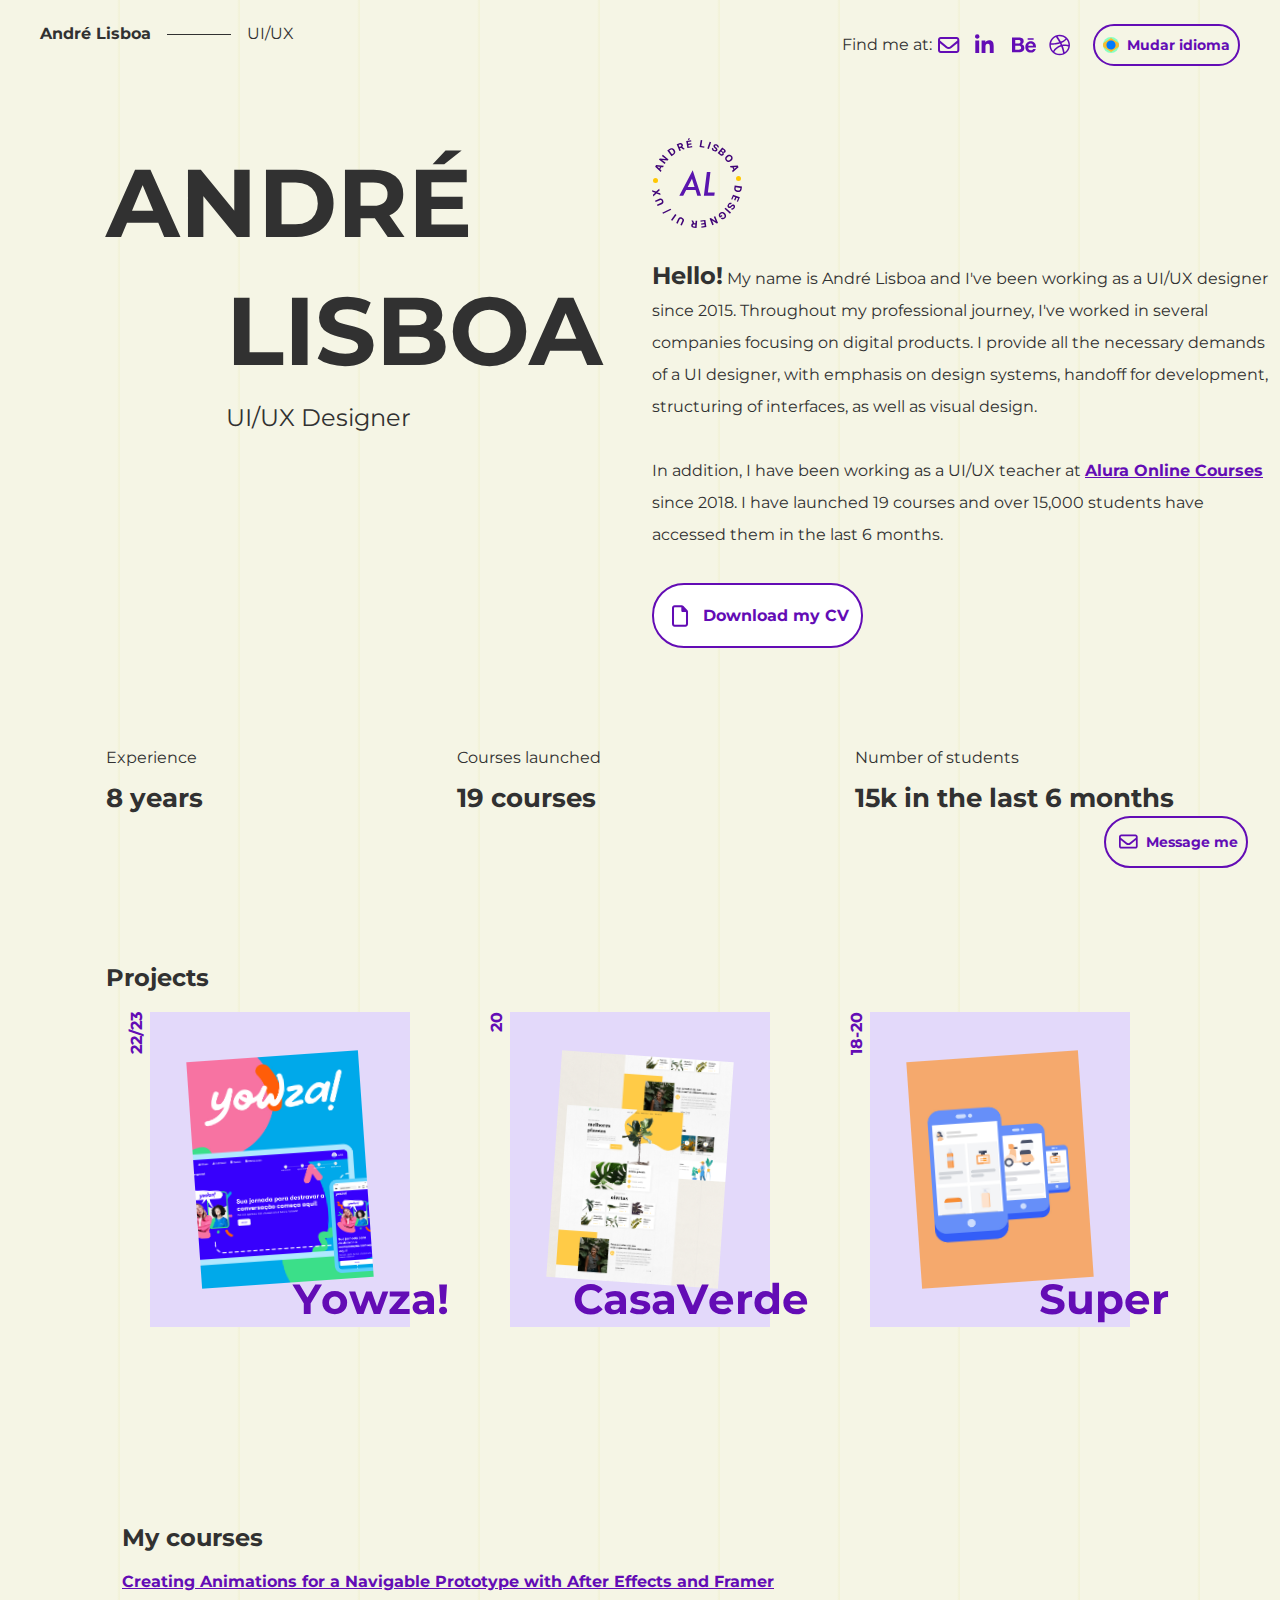
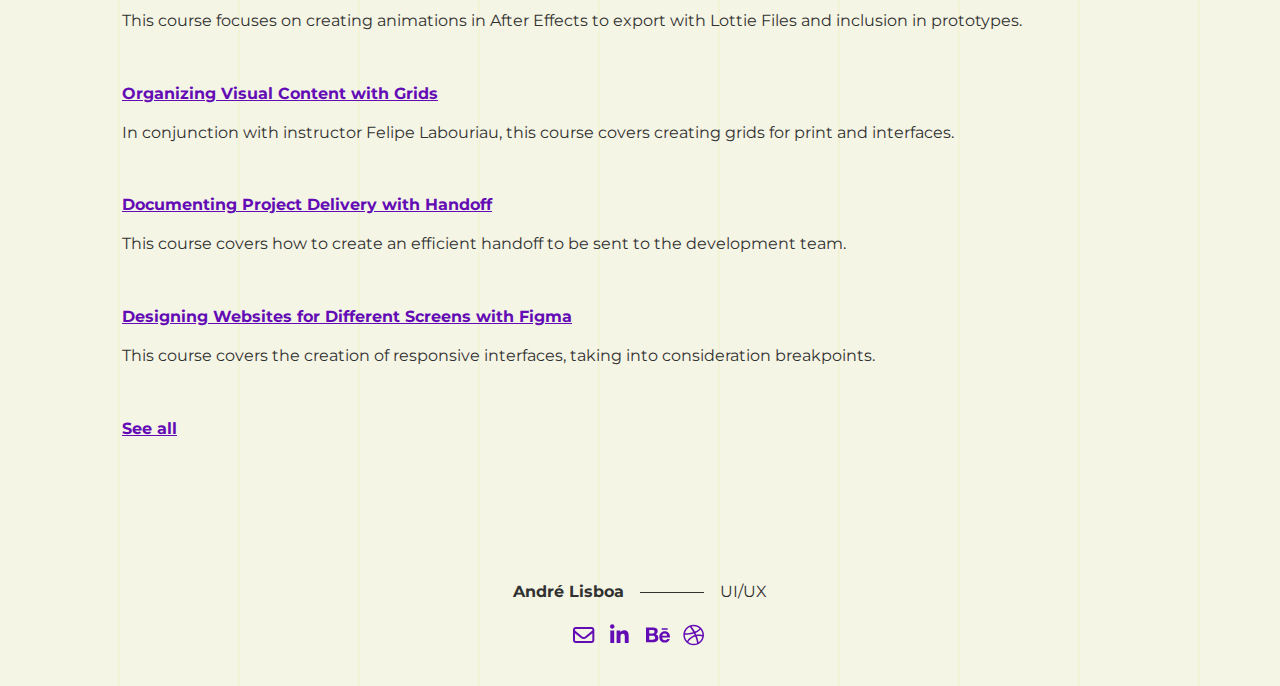
==== en.html @ de79c4f5 "Add files via upload" ====
<!DOCTYPE html>
<html lang="en" class="no-js">
	<head>
		<meta charset="UTF-8" />
		<meta name="viewport" content="width=device-width, initial-scale=1">
		<title>André Lisboa</title>
		<meta property="og:title" content="André Lisboa" />
		<meta property="og:description" content="UI/UX Designer - Professor UI/UX" />
		<meta property="og:image" content="https://andrelisboa.co/wpp.ico">
		<meta property="og:image:type" content="image/x-icon">
		<meta property="og:image:width" content="256">
		<meta property="og:image:height" content="256">
		<meta property="og:url" content="https://andrelisboa.co" />
		<meta property="og:type" content="website" />
		<meta name="keywords" content="andré lisboa, design, ui, ux, ui/ux, design system" />
		<meta name="author" content="André Lisboas" />
		<link rel="shortcut icon" href="favicon.ico">
		<link rel="stylesheet" type="text/css" href="css/base.css" />
		<script>document.documentElement.className="js";var supportsCssVars=function(){var e,t=document.createElement("style");return t.innerHTML="root: { --tmp-var: bold; }",document.head.appendChild(t),e=!!(window.CSS&&window.CSS.supports&&window.CSS.supports("font-weight","var(--tmp-var)")),t.parentNode.removeChild(t),e};supportsCssVars()||alert("Please view this demo in a modern browser that supports CSS Variables.");</script>
		<link rel="stylesheet" href="https://cdnjs.cloudflare.com/ajax/libs/font-awesome/5.15.3/css/all.min.css" integrity="sha512-Apy8g2Ewmu3qD3vOm+eygWpw1bLjJXCOh1Q2LfQeD8+JZaP5f5zrqpu5GxWx8+dcOcFjQ2h1yf9XySYOvN5trw==" crossorigin="anonymous" referrerpolicy="no-referrer" />
		<link rel="preconnect" href="https://fonts.googleapis.com">
		<link rel="preconnect" href="https://fonts.gstatic.com" crossorigin>
		<link href="https://fonts.googleapis.com/css2?family=Montserrat:wght@300;400;500;600;700;800&display=swap" rel="stylesheet">
	</head>
	<body class="loading">
		<svg class="hidden">
			<svg xmlns="http://www.w3.org/2000/svg" viewBox="0 0 576 512" id="icon-behance" viewBox="0 0 32 19">
				<title>behance</title>
				<path d="M232 237.2c31.8-15.2 48.4-38.2 48.4-74 0-70.6-52.6-87.8-113.3-87.8H0v354.4h171.8c64.4 0 124.9-30.9 124.9-102.9 0-44.5-21.1-77.4-64.7-89.7zM77.9 135.9H151c28.1 0 53.4 7.9 53.4 40.5 0 30.1-19.7 42.2-47.5 42.2h-79v-82.7zm83.3 233.7H77.9V272h84.9c34.3 0 56 14.3 56 50.6 0 35.8-25.9 47-57.6 47zm358.5-240.7H376V94h143.7v34.9zM576 305.2c0-75.9-44.4-139.2-124.9-139.2-78.2 0-131.3 58.8-131.3 135.8 0 79.9 50.3 134.7 131.3 134.7 61.3 0 101-27.6 120.1-86.3H509c-6.7 21.9-34.3 33.5-55.7 33.5-41.3 0-63-24.2-63-65.3h185.1c.3-4.2.6-8.7.6-13.2zM390.4 274c2.3-33.7 24.7-54.8 58.5-54.8 35.4 0 53.2 20.8 56.2 54.8H390.4z"></path>
			</svg>
			<svg xmlns="http://www.w3.org/2000/svg" viewBox="0 0 576 512" id="icon-dribbble" viewBox="0 0 32 19">
				<title>dribbble</title>
				<path d="M256 8C119.252 8 8 119.252 8 256s111.252 248 248 248 248-111.252 248-248S392.748 8 256 8zm163.97 114.366c29.503 36.046 47.369 81.957 47.835 131.955-6.984-1.477-77.018-15.682-147.502-6.818-5.752-14.041-11.181-26.393-18.617-41.614 78.321-31.977 113.818-77.482 118.284-83.523zM396.421 97.87c-3.81 5.427-35.697 48.286-111.021 76.519-34.712-63.776-73.185-116.168-79.04-124.008 67.176-16.193 137.966 1.27 190.061 47.489zm-230.48-33.25c5.585 7.659 43.438 60.116 78.537 122.509-99.087 26.313-186.36 25.934-195.834 25.809C62.38 147.205 106.678 92.573 165.941 64.62zM44.17 256.323c0-2.166.043-4.322.108-6.473 9.268.19 111.92 1.513 217.706-30.146 6.064 11.868 11.857 23.915 17.174 35.949-76.599 21.575-146.194 83.527-180.531 142.306C64.794 360.405 44.17 310.73 44.17 256.323zm81.807 167.113c22.127-45.233 82.178-103.622 167.579-132.756 29.74 77.283 42.039 142.053 45.189 160.638-68.112 29.013-150.015 21.053-212.768-27.882zm248.38 8.489c-2.171-12.886-13.446-74.897-41.152-151.033 66.38-10.626 124.7 6.768 131.947 9.055-9.442 58.941-43.273 109.844-90.795 141.978z"></path>
			</svg>
			<svg xmlns="http://www.w3.org/2000/svg" viewBox="0 0 576 512" id="icon-linkedin" viewBox="0 0 32 19">
				<title>linkedin</title>
				<path d="M100.28 448H7.4V148.9h92.88zM53.79 108.1C24.09 108.1 0 83.5 0 53.8a53.79 53.79 0 0 1 107.58 0c0 29.7-24.1 54.3-53.79 54.3zM447.9 448h-92.68V302.4c0-34.7-.7-79.2-48.29-79.2-48.29 0-55.69 37.7-55.69 76.7V448h-92.78V148.9h89.08v40.8h1.3c12.4-23.5 42.69-48.3 87.88-48.3 94 0 111.28 61.9 111.28 142.3V448z"></path>
			</svg>
			<svg xmlns="http://www.w3.org/2000/svg" viewBox="0 0 576 512" id="icon-email" viewBox="0 0 32 19">
				<title>email</title>
				<path d="M64 112c-8.8 0-16 7.2-16 16v22.1L220.5 291.7c20.7 17 50.4 17 71.1 0L464 150.1V128c0-8.8-7.2-16-16-16H64zM48 212.2V384c0 8.8 7.2 16 16 16H448c8.8 0 16-7.2 16-16V212.2L322 328.8c-38.4 31.5-93.7 31.5-132 0L48 212.2zM0 128C0 92.7 28.7 64 64 64H448c35.3 0 64 28.7 64 64V384c0 35.3-28.7 64-64 64H64c-35.3 0-64-28.7-64-64V128z"></path>
			</svg>
			<svg xmlns="http://www.w3.org/2000/svg" viewBox="0 0 576 512" id="icon-cv" viewBox="0 0 32 19">
				<title>cv</title>
				<path d="M320 464c8.8 0 16-7.2 16-16V160H256c-17.7 0-32-14.3-32-32V48H64c-8.8 0-16 7.2-16 16V448c0 8.8 7.2 16 16 16H320zM0 64C0 28.7 28.7 0 64 0H229.5c17 0 33.3 6.7 45.3 18.7l90.5 90.5c12 12 18.7 28.3 18.7 45.3V448c0 35.3-28.7 64-64 64H64c-35.3 0-64-28.7-64-64V64z"></path>
			</svg>
		</svg>
		<main>
			
			<div class="frame">
				<header class="codrops-header">
					<p class="codrops-header__title">Find me at:</p>
					<div class="codrops-links">
						<a class="codrops-icon codrops-icon--prev" href="mailto:al.andrelisboa90@gmail.com"subject="Contato para UI/UX" target="_blank" title="E-mail"><svg class="icon icon--email"><use xlink:href="#icon-email"></use></svg></a>
						<a class="codrops-icon codrops-icon--prev" href="https://www.linkedin.com/in/andr%C3%A9-lisboa-a1849664/" target="_blank" title="Linkedin"><svg class="icon icon--linkedin"><use xlink:href="#icon-linkedin"></use></svg></a>
						<a class="codrops-icon codrops-icon--prev" href="https://www.behance.net/Hamas" target="_blank" title="Behance"><svg class="icon icon--behance"><use xlink:href="#icon-behance"></use></svg></a>
						<a class="codrops-icon codrops-icon--drop" href="https://dribbble.com/andrelisboa" target="_blank" title="Dribbble"><svg class="icon icon--dribbble"><use xlink:href="#icon-dribbble"></use></svg></a>
					</div>
					<button onclick="window.location.href='index.html';" target="_self" class="btn__small btn__header">
						<img src="img/pt.svg">
						Mudar idioma
					</button>
					<button onclick="window.location.href='index.html';" target="_self" class="btn__small btn__header btn__header-mobile">
						<img src="img/pt-md.svg">
					</button>
				</header>
				<div class="title">
					<h3 class="title__name">André Lisboa</h3>
					<h4 class="title__sub">UI/UX</h4>
				</div>
			</div>
			<!-- Hero -->
			<div class="grid-wrap hero__grid-wrap">
				<div class="grid__hero">
					<div class="hero__title">
						<h1 class="title__first-name">ANDRÉ</h1>
						<h1 class="title__last-name">LISBOA</h1>
						<p class="hero__subtitle">UI/UX Designer</p>
					</div>
					<div class="hero__infos">
						<div class="hero__text">
							<div class="img__hero-grid">
								<div class="img__hero-rotate">
									<div class="img__text-circle"></div>
									<div class="img__hero-al"></div>
								</div>
							</div>
							<p class="hero__text">
								<strong style="font-size: 1.5em;">Hello!</strong> My name is André Lisboa and I've been working as a UI/UX designer 
								since 2015. Throughout my professional journey, I've worked in several 
								companies focusing on digital products. I provide all the necessary demands of a 
								UI designer, with emphasis on design systems, handoff for development, 
								structuring of interfaces, as well as visual design.
								<br><br>
								In addition, I have been working as a UI/UX teacher at 
								<span class="item__curs">
									<a data-img="img/gif-hero.gif" class="text__curs" data-fx="18" href="https://www.alura.com.br/" target="_blank">
										Alura Online Courses
									</a>
								</span>
								since 2018. I have launched 19 courses and over 15,000 
								students have accessed them in the last 6 months.
							</p>
						</div>
						<div class="grid3">
							<button onclick="window.open('img/en.pdf', '_blank');" class="btn__primary">
								<i class="codrops-icon codrops-icon--prev" href="#" title="CV"><svg class="icon icon--cv"><use xlink:href="#icon-cv"></use></svg></i>
								Download my CV
							</button>
						</div>
					</div>
				</div>
			</div>
			<!-- Fim do Hero-->
			<!-- Meus números -->
			<div class="grid-wrap">
				<div class="grid5">
					<div class="grid6 number__01">
						<p>Experience</p>
						<h1>8 years</h1>
					</div>
					<div class="grid6 number__02">
						<p>Courses launched</p>
						<h1>19 courses</h1>
					</div>
					<div class="grid6 number__03">
						<p>Number of students</p>
						<h1>15k in the last 6 months</h1>
					</div>
				</div>
			</div>
			<!-- Fim dos números -->
			<!-- Projetos -->
			<div class="grid-wrap">
				<h2 class="area-title">Projects</h2>
				<div class="grid">
					<a href="https://www.behance.net/gallery/163973285/Yowza" target="_blank" class="grid__item">
						<div class="grid__item-bg"></div>
						<div class="grid__item-wrap">
							<img class="grid__item-img" src="img/1.jpg" alt="Some image" />
						</div>
						<h3 class="grid__item-title">22/23</h3>
						<h4 class="grid__item-number">Yowza!</h4>
					</a>
					<a href="https://www.behance.net/gallery/116439601/Casa-Verde-Redesign" target="_blank" class="grid__item">
						<div class="grid__item-bg"></div>
						<div class="grid__item-wrap">
							<img class="grid__item-img" src="img/2.jpg" alt="Some image" />
						</div>
						<h3 class="grid__item-title">20</h3>
						<h4 class="grid__item-number">Casa Verde</h4>
					</a>
					<a href="https://www.behance.net/gallery/74592107/Super-Revendedores-Mobile-App-and-Responsive-Site" target="_blank" class="grid__item">
						<div class="grid__item-bg"></div>
						<div class="grid__item-wrap">
							<img class="grid__item-img" src="img/3.jpg" alt="Some image" />
						</div>
						<h3 class="grid__item-title">18-20</h3>
						<h4 class="grid__item-number">Super</h4>
					</a>
				</div>
				<!-- Fim de projetos -->
				<!-- Cursos -->
			<div class="grid-wrap">
				<h2 class="area-title">My courses</h2>
				<div class="grid">
					<div class="item__curs">
						<h3>
							<a data-img="img/curs-9.gif" class="text__curs" data-fx="6" href="https://cursos.alura.com.br/course/after-effects-framer-animacao-prototipo-navegavel" target="_blank">	
								Creating Animations for a Navigable Prototype with After Effects and Framer
							</a>
						</h3>
						<p class="sub-curs">This course focuses on creating animations in After Effects to export with Lottie Files and inclusion in prototypes.</p>
					</div>
					<div class="item__curs">
						<h3>
							<a data-img="img/curs-5.gif" class="text__curs" data-fx="6" href="https://cursos.alura.com.br/course/grids-organizar-conteudo-visual" target="_blank">
								Organizing Visual Content with Grids</a>	
						</h3>
						</a>
						<p class="sub-curs">In conjunction with instructor Felipe Labouriau, this course covers creating grids for print and interfaces.</p>
					</div>
					<div class="item__curs">
						<h3>
							<a data-img="img/curs-6.gif" class="text__curs" data-fx="6" href="https://cursos.alura.com.br/course/handoff-documentando-entrega-projeto" target="_blank">
								Documenting Project Delivery with Handoff</a>
						</h3>
						<p class="sub-curs">This course covers how to create an efficient handoff to be sent to the development team.</p>
					</div>
					<div class="item__curs">
							<h3>
								<a data-img="img/curs-8.gif" class="text__curs" data-fx="6" href="https://cursos.alura.com.br/course/figma-projete-sites-diversas-telas" target="_blank">
									Designing Websites for Different Screens with Figma
								</a>

							</h3>
						<p class="sub-curs">This course covers the creation of responsive interfaces, taking into consideration breakpoints.</p>
					</div>
					<div class="item__curs">
						<h3>
							<a class="text__curs" href="https://cursos.alura.com.br/user/andrelisboa/#cursos-deste-instrutor" target="_blank">
								See all
							</a>
						</h3>

				</div>
				</div>
			</div>
			<!-- Fim dos cursos -->
			<!-- Rodapé -->
			<div class="grid-wrap wrap2">
				<div class="title title2">
					<h3 class="title__name">André Lisboa</h3>
					<h4 class="title__sub">UI/UX</h4>
				</div>
				<div class="codrops-links codrop-links__bottom">
					<a class="codrops-icon codrops-icon--prev" href="mailto:al.andrelisboa90@gmail.com"subject="Contato para UI/UX" target="_blank" title="E-mail"><svg class="icon icon--email"><use xlink:href="#icon-email"></use></svg></a>
						<a class="codrops-icon codrops-icon--prev" href="https://www.linkedin.com/in/andr%C3%A9-lisboa-a1849664/" target="_blank" title="Linkedin"><svg class="icon icon--linkedin"><use xlink:href="#icon-linkedin"></use></svg></a>
						<a class="codrops-icon codrops-icon--prev" href="https://www.behance.net/Hamas" target="_blank" title="Behance"><svg class="icon icon--behance"><use xlink:href="#icon-behance"></use></svg></a>
						<a class="codrops-icon codrops-icon--drop" href="https://dribbble.com/andrelisboa" target="_blank" title="Dribbble"><svg class="icon icon--dribbble"><use xlink:href="#icon-dribbble"></use></svg></a>
				</div>
				<button onclick="window.open('mailto:al.andrelisboa90@gmail.com', '_blank');" class="floating__btn btn__small">
					<i class="codrops-icon codrops-icon--prev" href="#" title="E-mail"><svg class="icon icon--email"><use xlink:href="#icon-email"></use></svg></i>
					Message me
				</button>
				<button onclick="window.open('mailto:al.andrelisboa90@gmail.com', '_blank');" class="floating__btn btn__small floating__btn-mobile">
					<i class="codrops-icon codrops-icon--prev" href="#" title="E-mail"><svg class="icon icon--email"><use xlink:href="#icon-email"></use></svg></i>
				</button>
			</div>
			<!-- Fim rodapé -->

			<!-- Conteúdo interno -->

		</div><!-- /grid-wrap -->
			<div class="content">
				<div class="content__item">
					<div class="content__item-intro">
						<img class="content__item-img" src="img/1.jpg" alt="Some image" />
						<div class="">
							<h2 class="content__item-title">Yowza</h2>
							<h3 class="content__item-subtitle item__button">"Explorar projeto"</h3>
						</div>
					</div>
					<div class="content__item-text">
						<p>When I was in the islands nearly a generation ago, I was acquainted with a young American couple who had among their belongings an attractive little son of the age of seven—attractive but not practicably companionable with me, because he knew no English. He had played from his birth with the little Kanakas on his father’s plantation, and had preferred their language and would learn no other. The family removed to America a month after I arrived in the islands, and straightway the boy began to lose his Kanaka and pick up English. By the time he was twelve he hadn’t a word of Kanaka left; the language had wholly departed from his tongue and from his comprehension. Nine years later, when he was twenty-one, I came upon the family in one of the lake towns of New York, and the mother told me about an adventure which her son had been having. By trade he was now a professional diver. A passenger boat had been caught in a storm on the lake, and had gone down, carrying her people with her. A few days later the young diver descended, with his armor on, and entered the berth-saloon of the boat, and stood at the foot of the companionway, with his hand on the rail, peering through the dim water. Presently something touched him on the shoulder, and he turned and found a dead man swaying and bobbing about him and seemingly inspecting him inquiringly. He was paralyzed with fright.</p>
						<p>His entry had disturbed the water, and now he discerned a number of dim corpses making for him and wagging their heads and swaying their bodies like sleepy people trying to dance. His senses forsook him, and in that condition he was drawn to the surface. He was put to bed at home, and was soon very ill. During some days he had seasons of delirium which lasted several hours at a time; and while they lasted he talked Kanaka incessantly and glibly; and Kanaka only. He was still very ill, and he talked to me in that tongue; but I did not understand it, of course. The doctor-books tell us that cases like this are not uncommon. Then the doctors ought to study the cases and find out how to multiply them. Many languages and things get mislaid in a person’s head, and stay mislaid for lack of this remedy.</p>
						<p>Several of our passengers belonged in Honolulu, and these were sent ashore; but nobody could go ashore and return. There were people on shore who were booked to go with us to Australia, but we could not receive them; to do it would cost us a quarantine-term in Sydney. They could have escaped the day before, by ship to San Francisco; but the bars had been put up, now, and they might have to wait weeks before any ship could venture to give them a passage any whither. And there were hardships for others. An elderly lady and her son, recreation-seekers from Massachusetts, had wandered westward, further and further from home, always intending to take the return track, but always concluding to go still a little further; and now here they were at anchor before Honolulu positively their last westward-bound indulgence—they had made up their minds to that—but where is the use in making up your mind in this world? It is usually a waste of time to do it. These two would have to stay with us as far as Australia. Then they could go on around the world, or go back the way they had come; the distance and the accommodations and outlay of time would be just the same, whichever of the two routes they might elect to take. Think of it: a projected excursion of five hundred miles gradually enlarged, without any elaborate degree of intention, to a possible twenty-four thousand. However, they were used to extensions by this time, and did not mind this new one much.</p>
					</div>
				</div><!-- /content__item -->
				<div class="content__item">
					<div class="content__item-intro">
						<img class="content__item-img" src="img/2.jpg" alt="Some image" />
						<h2 class="content__item-title">Casa Verde</h2>
					</div>
					<h3 class="content__item-subtitle">"How I learned to cherish life after a trip to hell"</h3>
					<div class="content__item-text">
						<p>When I was in the islands nearly a generation ago, I was acquainted with a young American couple who had among their belongings an attractive little son of the age of seven—attractive but not practicably companionable with me, because he knew no English. He had played from his birth with the little Kanakas on his father’s plantation, and had preferred their language and would learn no other. The family removed to America a month after I arrived in the islands, and straightway the boy began to lose his Kanaka and pick up English. By the time he was twelve he hadn’t a word of Kanaka left; the language had wholly departed from his tongue and from his comprehension. Nine years later, when he was twenty-one, I came upon the family in one of the lake towns of New York, and the mother told me about an adventure which her son had been having. By trade he was now a professional diver. A passenger boat had been caught in a storm on the lake, and had gone down, carrying her people with her. A few days later the young diver descended, with his armor on, and entered the berth-saloon of the boat, and stood at the foot of the companionway, with his hand on the rail, peering through the dim water. Presently something touched him on the shoulder, and he turned and found a dead man swaying and bobbing about him and seemingly inspecting him inquiringly. He was paralyzed with fright.</p>
						<p>His entry had disturbed the water, and now he discerned a number of dim corpses making for him and wagging their heads and swaying their bodies like sleepy people trying to dance. His senses forsook him, and in that condition he was drawn to the surface. He was put to bed at home, and was soon very ill. During some days he had seasons of delirium which lasted several hours at a time; and while they lasted he talked Kanaka incessantly and glibly; and Kanaka only. He was still very ill, and he talked to me in that tongue; but I did not understand it, of course. The doctor-books tell us that cases like this are not uncommon. Then the doctors ought to study the cases and find out how to multiply them. Many languages and things get mislaid in a person’s head, and stay mislaid for lack of this remedy.</p>
						<p>Several of our passengers belonged in Honolulu, and these were sent ashore; but nobody could go ashore and return. There were people on shore who were booked to go with us to Australia, but we could not receive them; to do it would cost us a quarantine-term in Sydney. They could have escaped the day before, by ship to San Francisco; but the bars had been put up, now, and they might have to wait weeks before any ship could venture to give them a passage any whither. And there were hardships for others. An elderly lady and her son, recreation-seekers from Massachusetts, had wandered westward, further and further from home, always intending to take the return track, but always concluding to go still a little further; and now here they were at anchor before Honolulu positively their last westward-bound indulgence—they had made up their minds to that—but where is the use in making up your mind in this world? It is usually a waste of time to do it. These two would have to stay with us as far as Australia. Then they could go on around the world, or go back the way they had come; the distance and the accommodations and outlay of time would be just the same, whichever of the two routes they might elect to take. Think of it: a projected excursion of five hundred miles gradually enlarged, without any elaborate degree of intention, to a possible twenty-four thousand. However, they were used to extensions by this time, and did not mind this new one much.</p>
					</div>
				</div><!-- /content__item -->
				<div class="content__item">
					<div class="content__item-intro">
						<img class="content__item-img" src="img/3.jpg" alt="Some image" />
						<h2 class="content__item-title">Alura Online Courses</h2>
					</div>
					<h3 class="content__item-subtitle">"Online courses at Alura "</h3>
					<div class="content__item-text">
						<p>
							Sou professor de UI/UX
						</p>
					</div>
				</div><!-- /content__item -->
				<button class="content__close">X Close</button>
				<svg class="content__indicator icon icon--caret"><use xlink:href="#icon-caret"></use></svg>
			</div>
		</main>
		<script src="js/imagesloaded.pkgd.min.js"></script>
		<script src="js/masonry.pkgd.min.js"></script>
		<script src="js/charming.min.js"></script>
		<script src="js/TweenMax.min.js"></script>
		<script src="js/demo.js"></script>
		<!-- efeito cursos -->

	</body>
</html>
---- css/base.css ----
article,
aside,
details,
figcaption,
figure,
footer,
header,
hgroup,
main,
nav,
section,
summary {
    display: block;
}
::selection {
	background-color: var(--color-selection);
  }
p{
	line-height: 1.8;
	margin: 0;
}
audio,
canvas,
video {
    display: inline-block;
}
audio:not([controls]) {
    display: none;
    height: 0;
}
[hidden] {
    display: none;
}
html {
    font-family: sans-serif;
    -ms-text-size-adjust: 100%;
    -webkit-text-size-adjust: 100%;
}
body {
    margin: 0;
}
a:focus {
    outline: thin dotted;
}
a:active,
a:hover {
    outline: 0;
}
h1 {
    font-size: 1.6em;
    margin: 0.67em 0;
	line-height: 0;
	font-weight: 700 !important;
}
h2{
	font-size: 1.5em !important;
}
h3{
	font-size: 1em;
	font-weight: 700 !important;
}
abbr[title] {
    border-bottom: 1px dotted;
}
b,
strong {
    font-weight: 700;
}
dfn {
    font-style: italic;
}
hr {
    -moz-box-sizing: content-box;
    box-sizing: content-box;
    height: 0;
}
mark {
    background: #ff0;
    color: #000;
}
code,
kbd,
pre,
samp {
    font-family: monospace, serif;
    font-size: 1em;
}
pre {
    white-space: pre-wrap;
}
q {
    quotes: "\201C""\201D""\2018""\2019";
}
small {
    font-size: 80%;
}
sub,
sup {
    font-size: 75%;
    line-height: 0;
    position: relative;
    vertical-align: baseline;
}
sup {
    top: -0.5em;
}
sub {
    bottom: -0.25em;
}
img {
    border: 0;
}
svg:not(:root) {
    overflow: hidden;
}
figure {
    margin: 0;
}
fieldset {
    border: 1px solid #c0c0c0;
    margin: 0 2px;
    padding: 0.35em 0.625em 0.75em;
}
legend {
    border: 0;
    padding: 0;
}
button,
input,
select,
textarea {
    font-family: inherit;
    font-size: 100%;
    margin: 0;
}
button,
input {
    line-height: 1.6;

}
button{
	background-color: var(--color-bg);
	stroke: var(--color-link);
	border: 2px solid var(--color-link);
	padding: 12px 12px;
	transition: transform 0.3s ease-in-out;
	color: var(--color-link);
	display: flex;
	flex-direction: row;
	font-weight: 700 !important;
	font-size: 16px;
	border-radius: 32px;
    align-items: center;
	gap:0;
}
button:hover{
	border-color: var(--color-link-hover);
	color: var(--color-link-hover);
}
button,
select {
    text-transform: none;
}
button,
html input[type="button"],
input[type="reset"],
input[type="submit"] {
    -webkit-appearance: button;
    cursor: pointer;
}
button[disabled],
html input[disabled] {
    cursor: default;
}
input[type="checkbox"],
input[type="radio"] {
    box-sizing: border-box;
    padding: 0;
}
input[type="search"] {
    -webkit-appearance: textfield;
    -moz-box-sizing: content-box;
    -webkit-box-sizing: content-box;
    box-sizing: content-box;
}
input[type="search"]::-webkit-search-cancel-button,
input[type="search"]::-webkit-search-decoration {
    -webkit-appearance: none;
}
button::-moz-focus-inner,
input::-moz-focus-inner {
    border: 0;
    padding: 0;
}
textarea {
    overflow: auto;
    vertical-align: top;
}
table {
    border-collapse: collapse;
    border-spacing: 0;
}
/* Inicio */
*,
*::after,
*::before {
	box-sizing: border-box;
}
body {
	--color-text: #313131;
    --color-bg: #f5f5e5;
	--color-dots:#f2f2d9;
    --color-link: #630cb5;
    --color-link-hover: #3d10d2;
    --color-info: #313131;
    --grid-item-bg: #e3d9fa;
    --color-close:  #630cb5;
	--color-selection: #d0c5eb;
	font-family: 'Montserrat', sans-serif;
	min-height: 100vh;
	color: var(--color-text);
	background-color: var(--color-bg);
	background-image: linear-gradient(to left, var(--color-dots) 1px, transparent 3px);
	background-size: 120px 12px;
}

/* Page Loader */
.js .loading::before {
	content: '';
	position: fixed;
	z-index: 100000;
	top: 0;
	left: 0;
	width: 100%;
	height: 100%;
	background: var(--color-bg);
}

.js .loading::after {
	content: url(../img/rotacao-loading.svg);
	position: fixed;
	z-index: 100000;
	top: 25%;
	left: 45%;
	transform: translate(-50%, -50%);
	width: 158px;
	height: 158px;
	pointer-events: none;
	border-radius: 50%;
	opacity: 0.4;
	animation: loaderAnim 0.7s infinite;
	transform-origin: center center;
	margin: 0;
	padding: 0;
}

@keyframes loaderAnim {
	from {
		transform: rotate(0deg);
	  }
	  to {
		transform: rotate(360deg);
	  }
}

a {
	text-decoration: none;
	color: var(--color-link);
	outline: none;
}

a:hover,
a:focus {
	color: var(--color-link-hover);
	outline: none;
}

.hidden {
	position: absolute;
	overflow: hidden;
	width: 0;
	height: 0;
	pointer-events: none;
}

/* Icons */
.icon {
	display: block;
	width: 1.5em;
	height: 1.5em;
	margin: 0 auto;
	fill: currentColor;
}

main {
	position: relative;
}

.frame {
	position: relative;
	padding: 1.5rem 2.5rem;
	animation: easeFrame 0.8s ease-in-out;
}

.frame a:hover {
	color: var(--color-link-hover);
}

/* Header */
.codrops-header {
	position: relative;
	z-index: 100;
	text-align: center;
	font-size: 1rem;
}

.codrops-header__title {
	font-size: 1rem;
	font-weight: 400;
	margin: 0;
	padding: 0;
	margin-left: 2em;
	font-family: 'Montserrat';
}

.info {
	margin: 0 0 0 1.25em;
	color: var(--color-info);
}

.github {
	display: block;
	margin: 0.15em 0.15em 0.15em 0.5em;
	padding: 0.25em;
}

.title {
	text-align: center;
}

.title2{
	margin-bottom: 16px;
}

.title__name,
.title__sub {
	font-weight: normal;
	margin: 0;
	font-size: 1rem;
}

.title__sub {
	position: relative;
	margin: 0;
}

/* Top Navigation Style */
.codrops-links {
	position: relative;
	display: flex;
	justify-content: center;
	text-align: center;
	white-space: nowrap;
}

.codrops-icon {
	display: inline-block;
	margin: 0.15em;
	padding: 0.25em;
}

.grid-wrap {
	position: relative;
	max-width: 1100px;
	margin: 0 auto;
	padding: 6rem 1rem 0;
}

.wrap2{
	display: flex;
	flex-direction: column;
	justify-content: center;
	align-items: center;
}

.grid-wrap--hidden {
	height: 0;
	overflow: hidden;
}

.grid {
	margin: 0 auto;
	position: relative;
	display: none;
}

.js .grid {
	display: block;
}

.grid__item {
	width: 260px;
	position: relative;
	padding: 2.75rem;
	margin-bottom: 5rem;
	animation: slideDown 1.2s ease-in-out;
}

.grid__item-wrap {
	position: relative;
}

.grid__item-bg {
	position: absolute;
	top: 0;
	left: 0;
	width: 100%;
	height: 100%;
	background: var(--grid-item-bg);
	animation: slideDown duration timing-function delay iteration-count direction fill-mode;
}

.grid__item-img {
	pointer-events: none;
	position: relative;
	max-width: 100%;
	margin: 0 auto;
	display: block;
	outline: 1px solid transparent;
}

.grid__item:nth-child(even) .grid__item-img {
	transform: rotate3d(0,0,1,4deg);
}

.grid__item:nth-child(odd) .grid__item-img {
	transform: rotate3d(0,0,1,-4deg);
}

.grid__item-title {
	font-weight: normal;
	position: absolute;
	left: 0;
	top: 0;
	margin: 0 0 0 1rem;
	-webkit-writing-mode: vertical-rl;
	writing-mode: vertical-rl;
	transform: rotate(180deg);
	transform-origin: 0 50%;
}

.grid__item-number {
	font-weight: 700;
	position: absolute;
	right: 0;
	bottom: 0;
	font-size: 2.65rem;
	margin: 0 0 0.15rem;
}

.grid__item-number > span {
	display: inline-block;
}

.content {
	margin: 0 auto;
	grid-template-columns: 100%;
	grid-template-rows: 100%;
	align-items: center;
	pointer-events: none;
}

.js .content {
	position: fixed;
	top: 0;
	width: 100%;
	z-index: 1000;
}

.content__item {
	padding: 10rem 5vw 10rem;
	grid-area: 1 / 1 / 1 / 1;
}

.js .content__item {
	height: 0;
	opacity: 0;
	overflow: hidden;
	padding: 0;
	pointer-events: none;
}

.js .content__item--current {
	height: auto;
	opacity: 1;
	padding: 3rem 5vw 10rem;
	pointer-events: auto;
}

.content__item-intro {
	position: relative;
	display: flex;
	align-items: center;
}

.content__item-img {
	position: relative;
	height: auto;
	max-width: 100%;
	display: block;
	margin: 0 24px;
	grid-area: 1 / 1 / 1 / 1;
}

.js .content__item-img {
	visibility: hidden;
}

.content__item-title {
	position: relative;
	font-size: 7vw;
	line-height: 1;
	text-align: center;
	margin: 0;
	padding: 0 5vw;
	white-space: nowrap;
	grid-area: 1 / 1 / 1 / 1;
}

.content__item-title > span {
	white-space: pre;
	display: inline-block;
}

.content__item-subtitle {
	text-align: center;
	font-size: 1rem;
	font-weight: normal;
	margin: 3rem auto;
}
.item__button{
	border-radius: 32px;
	border-width: 2px;
	border-color: var(--color-link);
}

.content__item-text {
	text-align: justify;
	max-width: 800px;
	margin: 0 auto;
	opacity: 0 !important;
}

.content__item-text p {
	margin: 0;
}

.content__close {
	position: absolute;
	top: 0.75rem;
	left: 50%;
	z-index: 10000;
	transform: translateX(-50%);
	background: none;
	border: 0;
	margin: 0;
	padding: 0;
	cursor: pointer;
	color: var(--color-text);
	font-size: 1.5rem;
}

.content__close:focus {
	outline: none;
}

.content__item--current ~ .content__close {
	pointer-events: auto;
}

.content__indicator {
	position: absolute;
	top: calc(100vh - 6rem);
	left: calc(50% - 0.75rem);
	display: none;
}

.js .content__item-title > span,
.js .content__item-subtitle,
.js .content__item-text,
.content__close,
.content__indicator {
	opacity: 0;
}


/* Área de hero */
.hero__grid-wrap{
	padding-top:3em;
}
.grid__hero{
	display: flex;
	flex-direction: row;
	align-items: flex-start;
	padding: 0px;
	gap: 24px;
	width: 1168px;
	margin: auto;
}
.hero__infos{
	display: flex;
	flex-direction: column;
	align-items: flex-start;
	padding: 0;
	gap: 32px;
}
.hero__title{
	display: flex;
	flex-direction: column;
	align-items: flex-start;
	padding: 0px;
}
.title__first-name{
	flex: none;
	order: 0;
	align-self: stretch;
	flex-grow: 0;
	animation: slideDown 0.8s ease-in-out;
} 
.title__last-name{
	animation: slideDown 1.2s ease-in-out;
}
.title__first-name, .title__last-name{
	font-size: 6em;
}
.hero__subtitle{
	animation: slideDown 1.8s ease-in-out;
	font-size: 1.5em;
}
.title__last-name, .hero__subtitle{
	padding-left: 120px;
	width: 522px;
}
.floating__btn{
	position: fixed;
	bottom: 32px;
	right: 32px;
	animation: easeFrame 1.4s ease-in-out;   
}
.btn__header-mobile{
	display: none;
}
.btn__header{
	margin-left: 1em;
	gap: 8px;
}
.floating__btn-mobile{
	display: none;
}
button:hover, button:focus, button:active {
	-webkit-transform: translateX(8px);
	transform: translateX(8px);
	cursor: pointer;
}
.btn__small{
	padding: 8px;
	font-size: 14px;
}
.btn__primary{
	background-color:#ffffff;
}
.btn__primary:hover{
	background-color: var(--color-link);
	color: var(--color-bg);
}
.hero__text{
	font-size: 1rem;
	margin: 0;
	font-style: normal;
	font-weight: normal;
	line-height: 200%;
	width: 100%;
	animation: slideDown 1.2s ease-in-out;
}
.hero__img{
	flex: none;
	order: 0;
	flex-grow: 0;
}
.grid4{
	display: flex;
	flex-direction: row;
	align-items: flex-start;
	padding: 0px;
	gap: 16px;
}
.grid3{
	display: flex;
	flex-direction: column;
	align-items: flex-start;
	padding: 0;
	gap: 16px;
	animation: slideDown 1.6s ease-in-out;
}
.img__hero-grid{
	display: flex;
	align-items: flex-start;
	margin-bottom: 32px;
}
.img__hero-rotate {
	display: flex;
	justify-content: center;
	align-items: center;
	position: relative;
	animation: slideDown 0.8s ease-in-out;
  }
  .img__text-circle {
	width: 90px; /* ajuste o tamanho da imagem como desejar */
	height: 90px; /* ajuste o tamanho da imagem como desejar */
	background-image: url("../img/rotacao.svg");
	background-repeat: no-repeat;
	background-position: center;
	animation: rotate 10s linear infinite; /* ajuste a duração da animação como desejar */
	transition: transform 0.5s ease-in-out; /* adiciona uma transição suave na transformação */
  }
  .img__hero-al {
	position: absolute;
	z-index: 1;
	width: 36px; /* ajuste o tamanho do elemento como desejar */
	height: 26px; /* ajuste o tamanho do elemento como desejar */
	background-image: url("../img/rotacao-al.svg");
	background-repeat: no-repeat;
	background-position: center;
	top: 50%;
	left: 50%;
	transform: translate(-50%, -50%);
  }

  @keyframes rotate {
	from {
	  transform: rotate(360deg);
	}
	to {
	  transform: rotate(0deg);
	}
  }
  @keyframes slideDown {
	0% {
	  transform: translateY(-50px);
	  opacity: 0;
	}
	100% {
	  transform: translateY(0);
	  opacity: 1;
	}
  }
  @keyframes easeFrame {
	from {
		opacity: 0;
	}
	to{
		opacity: 1;
	}
  }

/* Área dos números */
.grid5{
	display: flex;
	flex-direction: row;
	align-items: flex-start;
	padding: 0px;
	gap: 24px;
	justify-content: space-between;

}
.grid6{
	display: flex;
	flex-direction: column;
	align-items: flex-start;
	padding: 0px;
	gap: 8px;
}
.number__01{
	animation: slideDown 1.6s ease-in-out;
}
.number__02{
	animation: slideDown 1.8s ease-in-out;
}
.number__03{
	animation: slideDown 2.0s ease-in-out;
	margin-bottom: 32px;
}
.area-title{
	animation: slideDown 0.8s ease-in-out;
}

/* Área de cursos */
.img__course{
	width: 340px;
	height: 192px;
	display: flex;
	flex-direction: column;
	justify-content: center;
	align-items: center;
	padding: 0px;
	background-image: url("../img/course1.png");
	transition: background-image 0.5s ease-in-out;

}
.item__curs{
	margin-bottom: 48px;
	animation: slideDown 1.2s ease-in-out;
}
.text__curs{
	text-decoration: underline;
	font-weight: 700;
}

/* Efeito da imagem */

button:hover, button:focus, button:active {
	-webkit-transform: translateX(8px);
	 transform: translateX(8px);
	 cursor: pointer;
}
@keyframes loop {
   0% { transform-origin: 0% 50%; transform: scale3d(0,1,1); }
   50% { transform-origin: 0% 50%; transform: scale3d(1,1,1); }
   51% { transform-origin: 100% 50%; }
   100% { transform-origin: 100% 50%; transform: scale3d(0,1,1); }
}
.hover-reveal {
   position: fixed;
   width: 360px;
   height: 202px;
   top: 0;
   left: 0;
   pointer-events: none;
   opacity: 0;
   z-index: 99;
}
.hover-reveal__inner,
.hover-reveal__img {
   width: 100%;
   height: 100%;
   position: relative;
}
.hover-reveal__deco {
   width: 100%;
   height: 100%;
   position: absolute;
   top: 0;
   left: 0;
   background-color: #181314;
}
.hover-reveal__img {
   background-size: cover;
   background-position: 50% 50%;
}
/* Media query */
@media screen and (min-width: 55em) {
	.frame {
		display: grid;
		align-items: start;
		justify-items: start;
		grid-template-columns: 40% 60%;
		grid-template-areas: 'title header';
	}
	.codrops-header {
		grid-area: header;
		justify-self: end;
		display: flex;
		flex-direction: row;
		align-items: flex-start;
		align-items: center;
		text-align: left;
	}
	.codrop-links__bottom {
		margin-bottom: 2em;
	}
	.title {
		grid-area: title;
		display: flex;
		text-align: left;
	}
	.title__sub {
		position: relative;
		padding: 0 0 0 5rem;
		margin: 0 0 0 1rem;
	}
	.title__sub::before {
		content: '';
		height: 1px;
		width: 4rem;
		background: currentColor;
		position: absolute;
		top: 0.65rem;
		left: 0;
	}
	.title__sub-works {
		display: block;
	}
	.grid__item-number {
		right: -2.45rem;
	}
	.grid__item-title {
		margin-left: -0.25rem;
	}
	.content__item-subtitle {
		font-size: 3vw;
	}
	.content__item-text {
  		column-count: 2;
  		column-gap: 20px;
  	}
	.content__item-img {
		max-width: none;
		height: calc(100vh - 6rem);
	}
	.content__item-subtitle {
		max-width: 100%;
	}
	.content__indicator {
		display: block;
	}
}

@media (max-width: 1200px) {
	.grid__hero{
		flex-direction: column;
		width: 100%;
	}
	.hero__title{
		width: 100%;
		display: flex;
		flex-direction: row;
		gap: 24px;
	}
	.hero__subtitle{
		width: 100%;
		display: none;
	}
	.title__last-name, .hero__subtitle{
		padding: 0;
		width: 100%;
	}
}
@media (max-width: 900px) {
	.grid-wrap{
		padding-top: 16px;
	}
	.grid5{
		flex-direction: column;
	}
	.grid6{
		flex-direction: column;
	}
	.fill__container{
		display: block;
		width: 100%;
	}
	h1{
		zoom: 0.6;
	}
	.codrops-header{
		display: flex;
		flex-direction: column-reverse;
	}
	.title{
		display: none;
	}
	.title2{
		display: flex;
		flex-direction: column;
		gap: 8px;
	}
	.codrop-links__bottom{
		margin-bottom: 6em;
	}
	.btn__small{
		width: auto;
		margin: auto;
	}
	.codrops-header__title{
		display: none;
	}
	.codrops-links{
		display: flex;
	}
	.codrop-links__bottom{
		display: flex;
		flex-direction: row;
	}
	.btn__header{
		display: none;
	}
	.btn__header-mobile{
		display: flex;
		width: fit-content;
		margin-bottom: 1em;
	}
	.js .loading::after {
		left: 30%;
	}
}
@media (max-width: 500px) {
	.hero__title{
		flex-direction: column;
		gap: 16px;
		align-items: center;
		text-align: center;
	}
	.img__hero-grid{
		justify-content: center;
	}
	.floating__btn{
		display: none;
	}
	.floating__btn-mobile{
		display:flex
	}
}
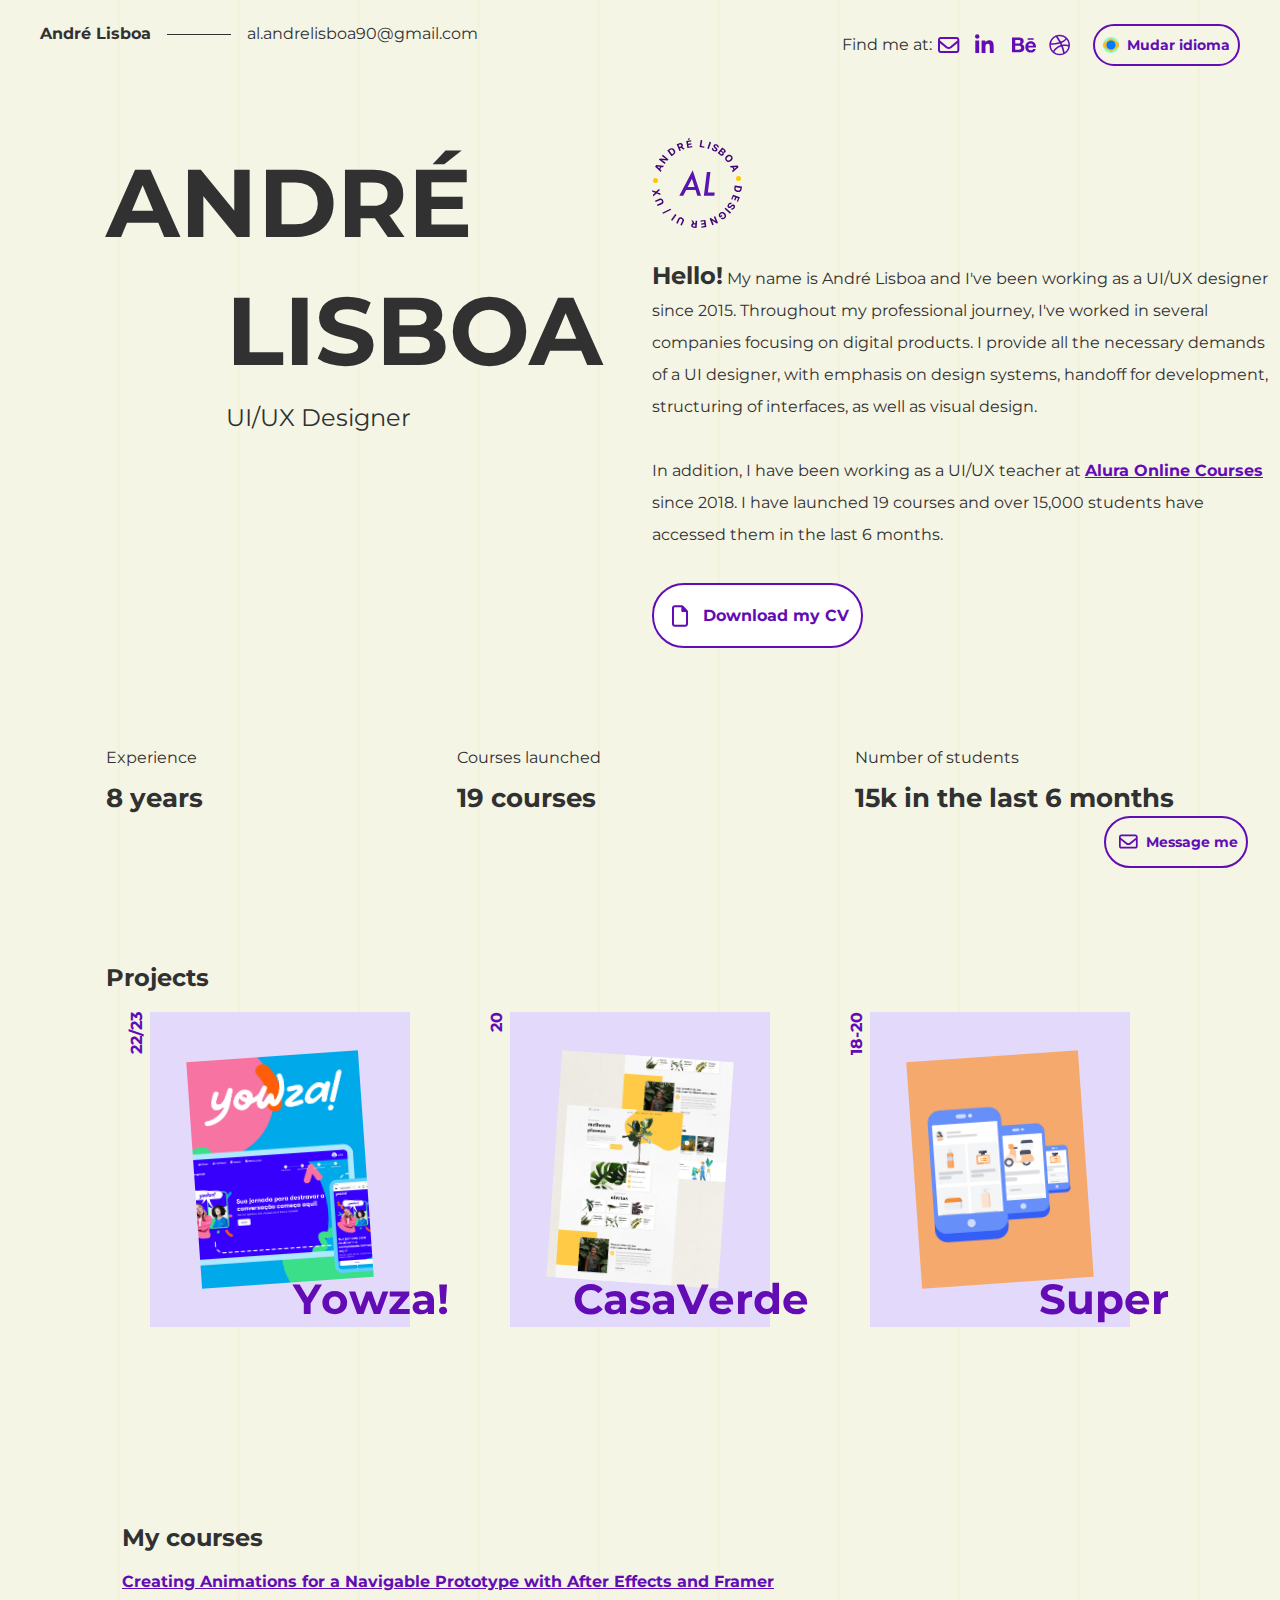
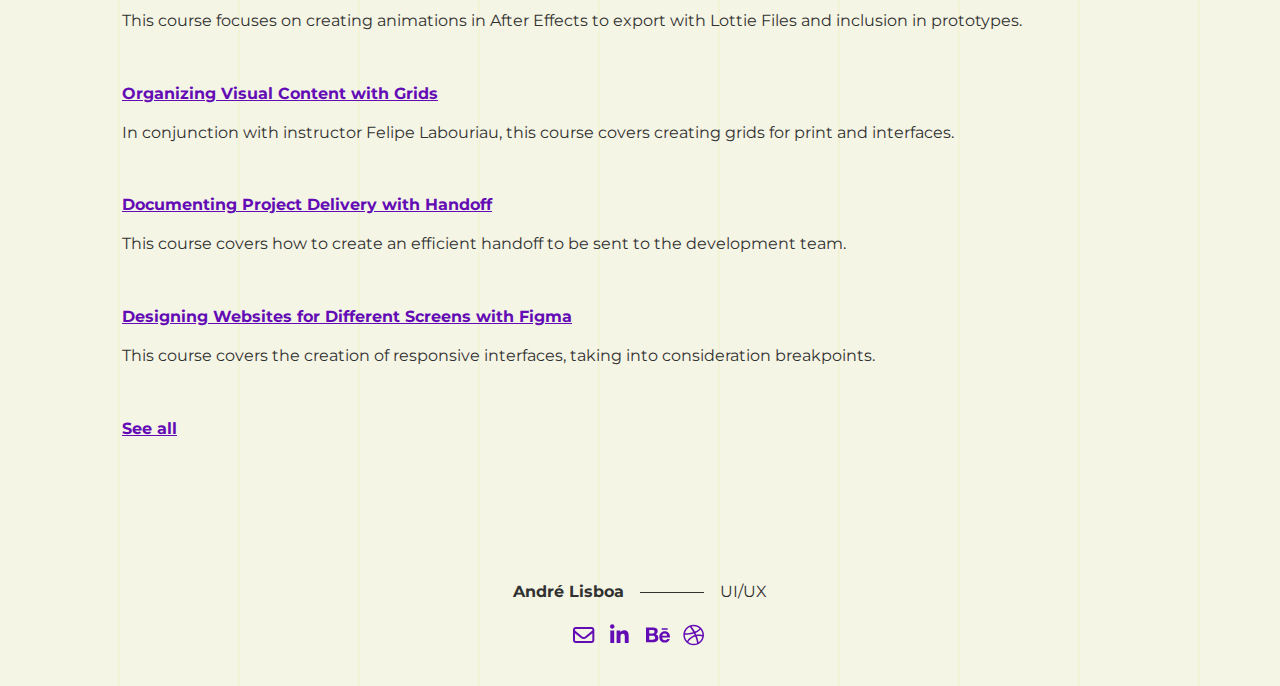
==== commit a18b638d: "Add files via upload" ====
--- a/en.html
+++ b/en.html
@@ -6,8 +6,8 @@
 		<title>André Lisboa</title>
 		<meta property="og:title" content="André Lisboa" />
 		<meta property="og:description" content="UI/UX Designer - Professor UI/UX" />
-		<meta property="og:image" content="https://andrelisboa.co/wpp.ico">
-		<meta property="og:image:type" content="image/x-icon">
+		<meta property="og:image" content="https://andrelisboa.co/wpp.png">
+		<meta property="og:image:type" content="image/png">
 		<meta property="og:image:width" content="256">
 		<meta property="og:image:height" content="256">
 		<meta property="og:url" content="https://andrelisboa.co" />
@@ -66,7 +66,7 @@
 				</header>
 				<div class="title">
 					<h3 class="title__name">André Lisboa</h3>
-					<h4 class="title__sub">UI/UX</h4>
+					<h4 class="title__sub">al.andrelisboa90@gmail.com</h4>
 				</div>
 			</div>
 			<!-- Hero -->
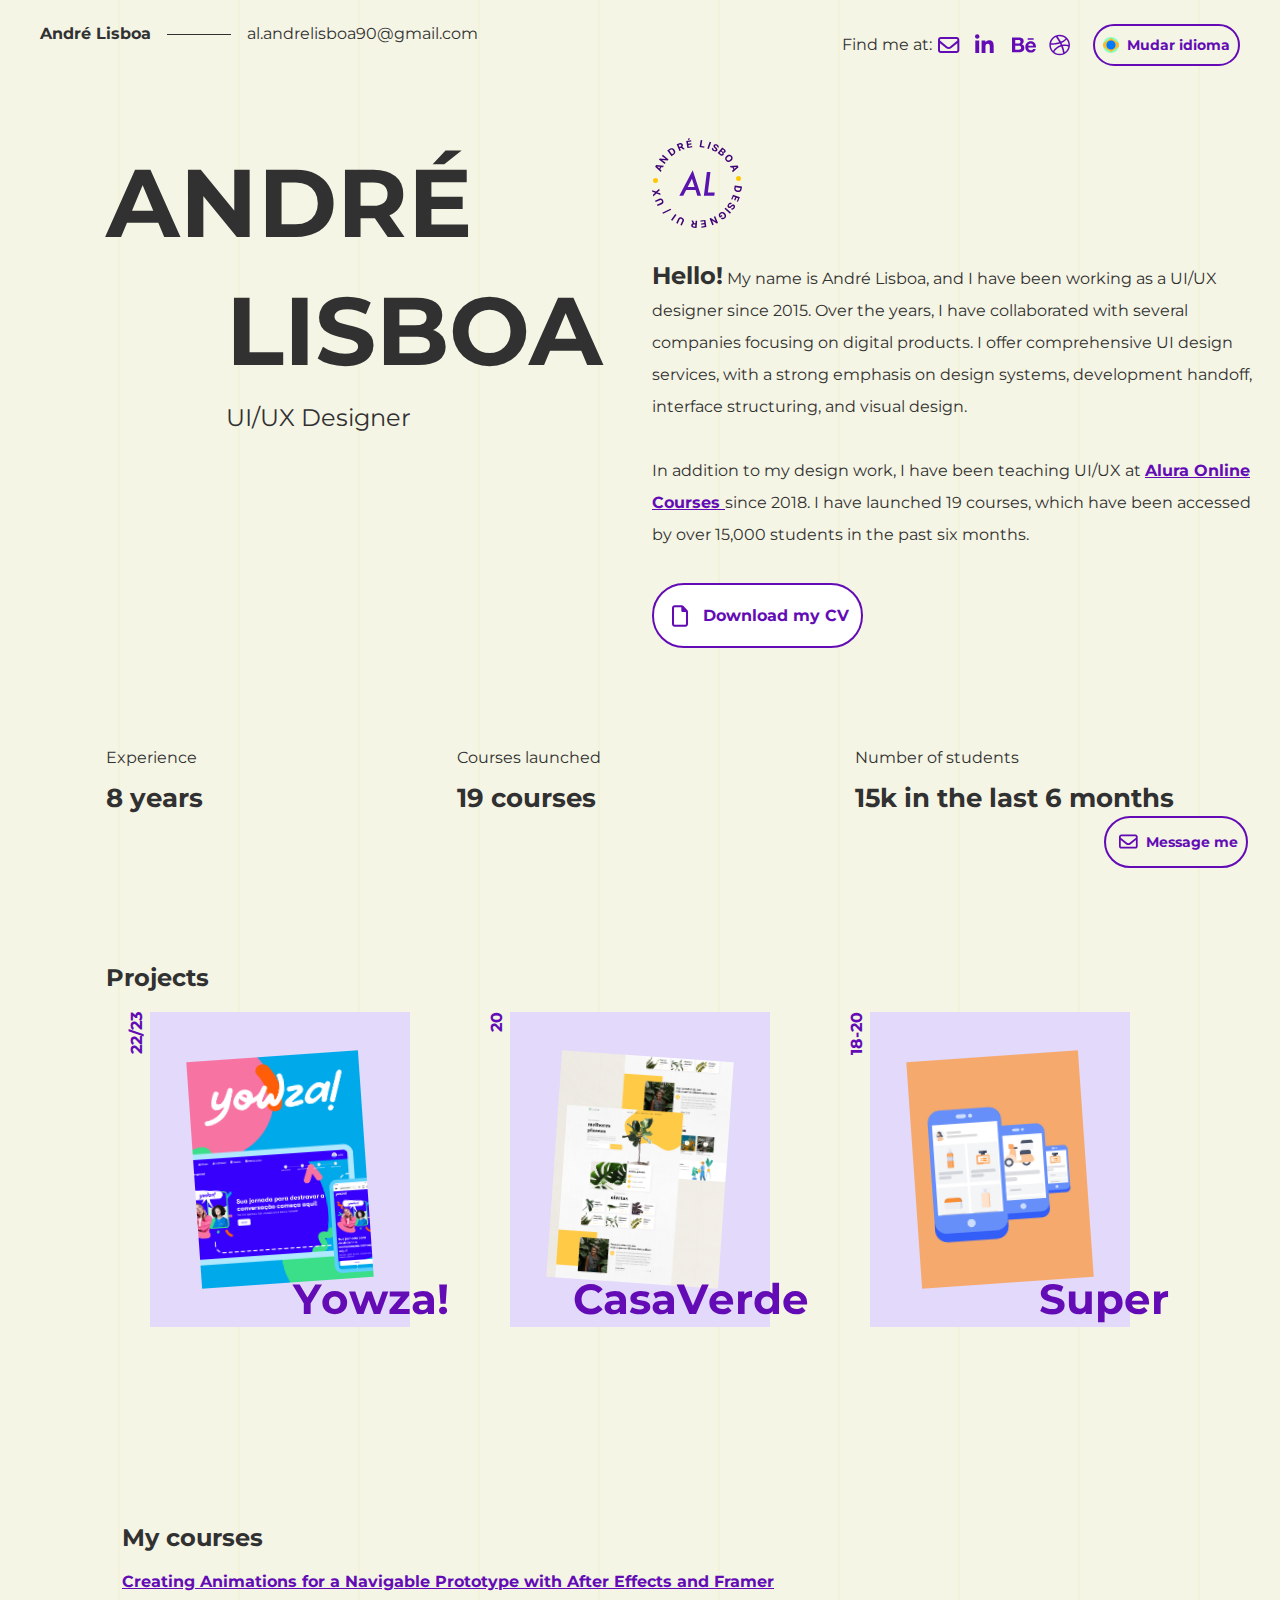
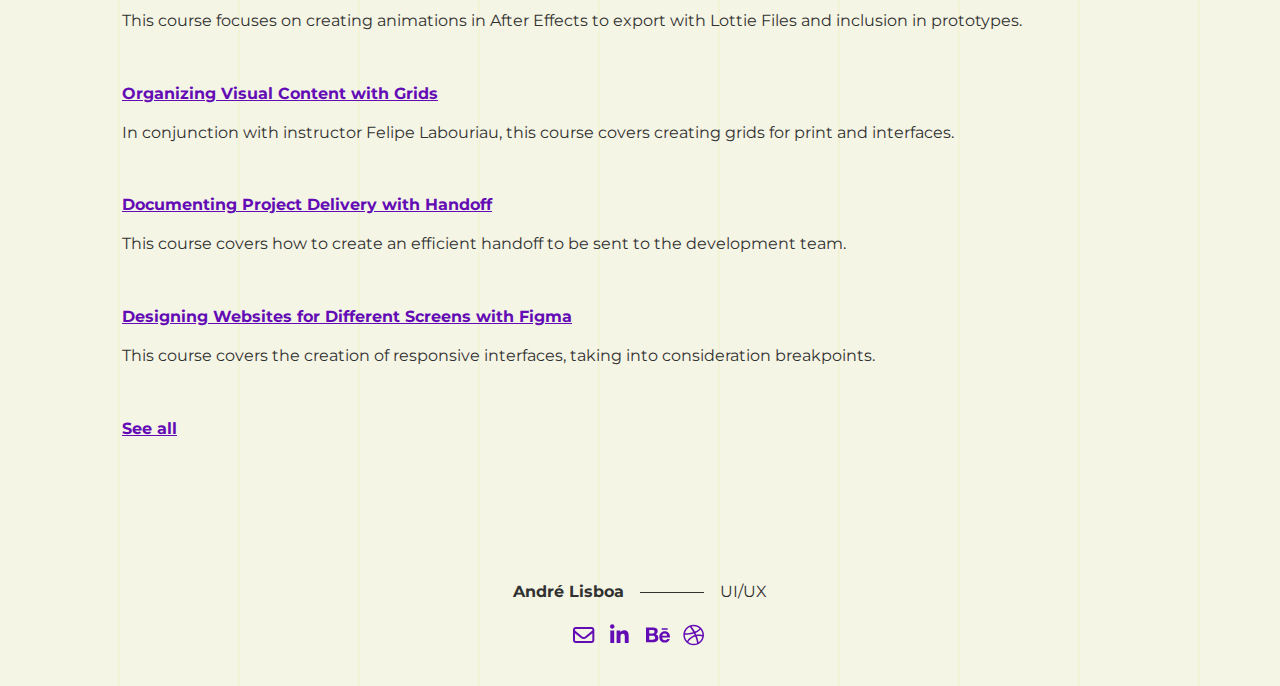
==== commit dfa0e23e: "Update en.html" ====
--- a/en.html
+++ b/en.html
@@ -13,7 +13,7 @@
 		<meta property="og:url" content="https://andrelisboa.co" />
 		<meta property="og:type" content="website" />
 		<meta name="keywords" content="andré lisboa, design, ui, ux, ui/ux, design system" />
-		<meta name="author" content="André Lisboas" />
+		<meta name="author" content="André Lisboa" />
 		<link rel="shortcut icon" href="favicon.ico">
 		<link rel="stylesheet" type="text/css" href="css/base.css" />
 		<script>document.documentElement.className="js";var supportsCssVars=function(){var e,t=document.createElement("style");return t.innerHTML="root: { --tmp-var: bold; }",document.head.appendChild(t),e=!!(window.CSS&&window.CSS.supports&&window.CSS.supports("font-weight","var(--tmp-var)")),t.parentNode.removeChild(t),e};supportsCssVars()||alert("Please view this demo in a modern browser that supports CSS Variables.");</script>
@@ -86,24 +86,19 @@
 								</div>
 							</div>
 							<p class="hero__text">
-								<strong style="font-size: 1.5em;">Hello!</strong> My name is André Lisboa and I've been working as a UI/UX designer 
-								since 2015. Throughout my professional journey, I've worked in several 
-								companies focusing on digital products. I provide all the necessary demands of a 
-								UI designer, with emphasis on design systems, handoff for development, 
-								structuring of interfaces, as well as visual design.
+								<strong style="font-size: 1.5em;">Hello!</strong> My name is André Lisboa, and I have been working as a UI/UX designer since 2015. Over the years, I have collaborated with several companies focusing on digital products. I offer comprehensive UI design services, with a strong emphasis on design systems, development handoff, interface structuring, and visual design.
 								<br><br>
-								In addition, I have been working as a UI/UX teacher at 
+								In addition to my design work, I have been teaching UI/UX at  
 								<span class="item__curs">
 									<a data-img="img/gif-hero.gif" class="text__curs" data-fx="18" href="https://www.alura.com.br/" target="_blank">
 										Alura Online Courses
 									</a>
 								</span>
-								since 2018. I have launched 19 courses and over 15,000 
-								students have accessed them in the last 6 months.
+								since 2018. I have launched 19 courses, which have been accessed by over 15,000 students in the past six months.
 							</p>
 						</div>
 						<div class="grid3">
-							<button onclick="window.open('img/en.pdf', '_blank');" class="btn__primary">
+							<button onclick="window.open('img/Andre-Lisboa-EN.pdf', '_blank');" class="btn__primary">
 								<i class="codrops-icon codrops-icon--prev" href="#" title="CV"><svg class="icon icon--cv"><use xlink:href="#icon-cv"></use></svg></i>
 								Download my CV
 							</button>
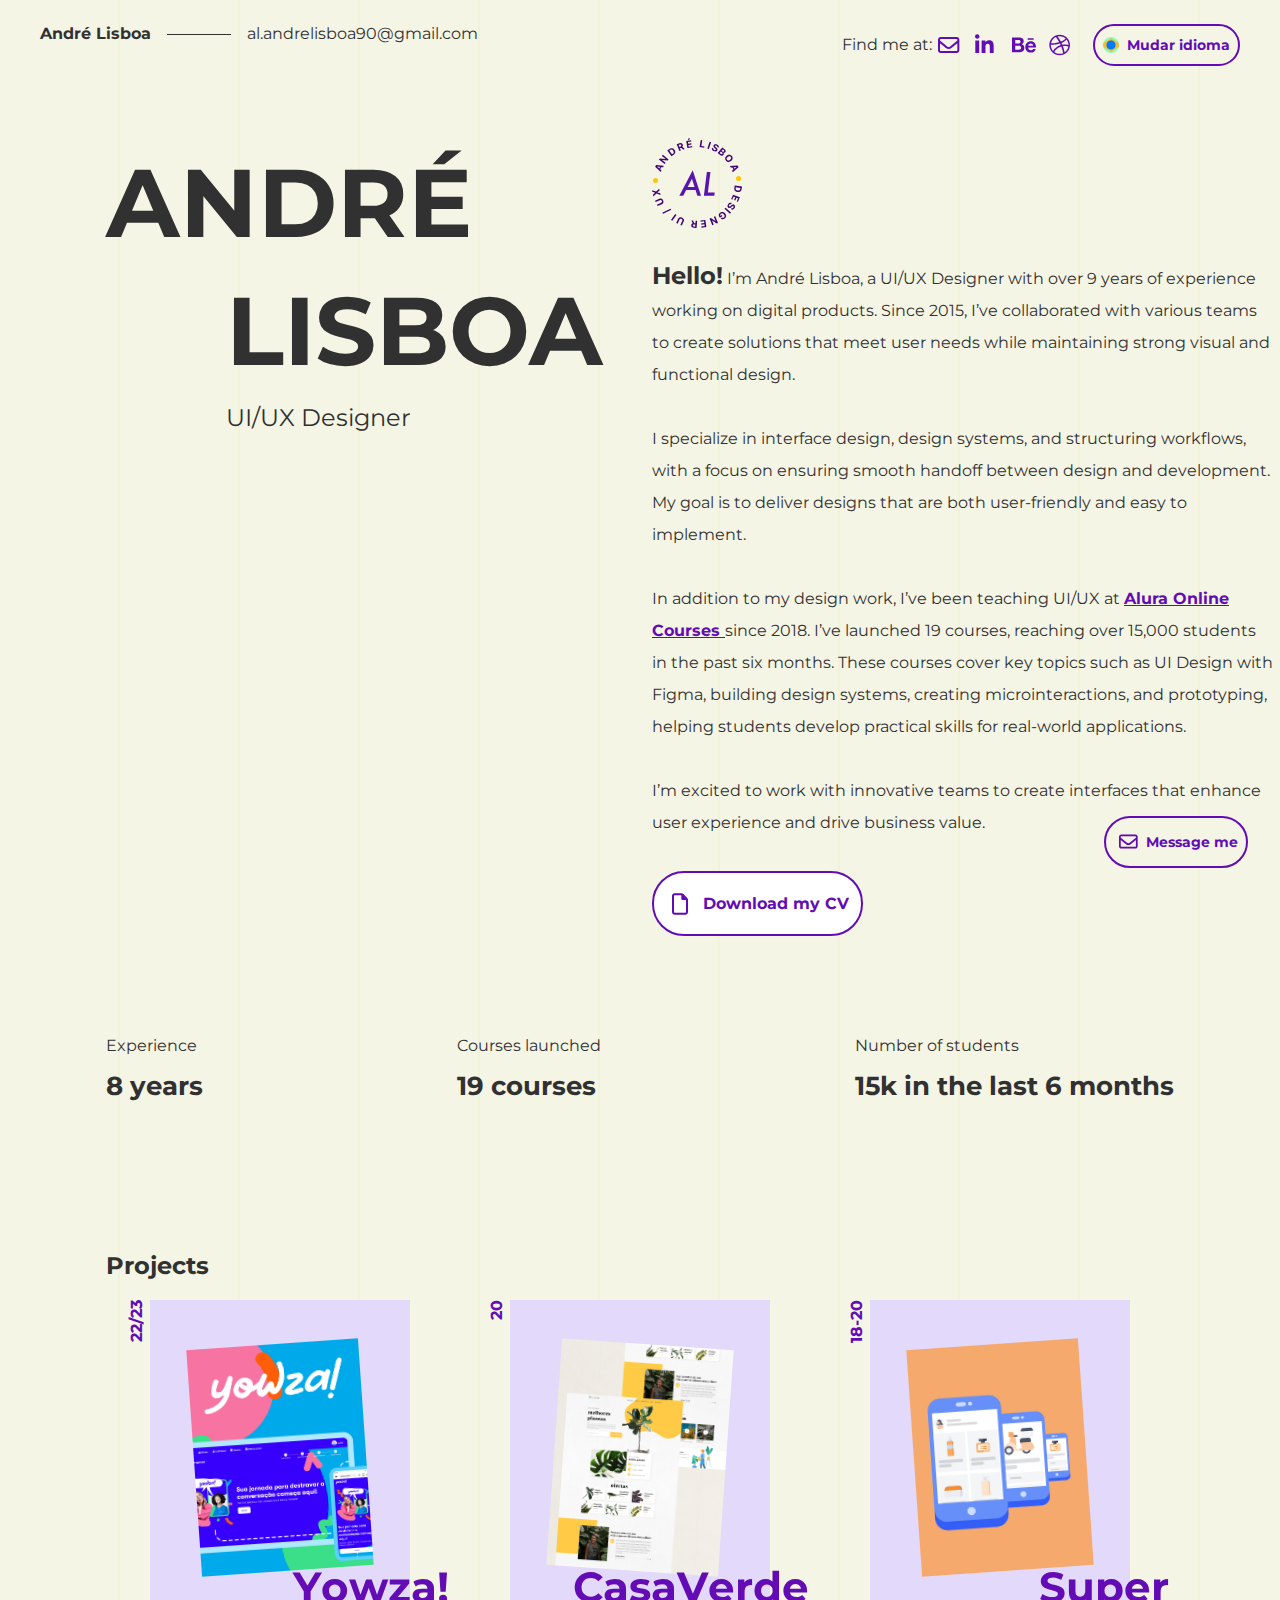
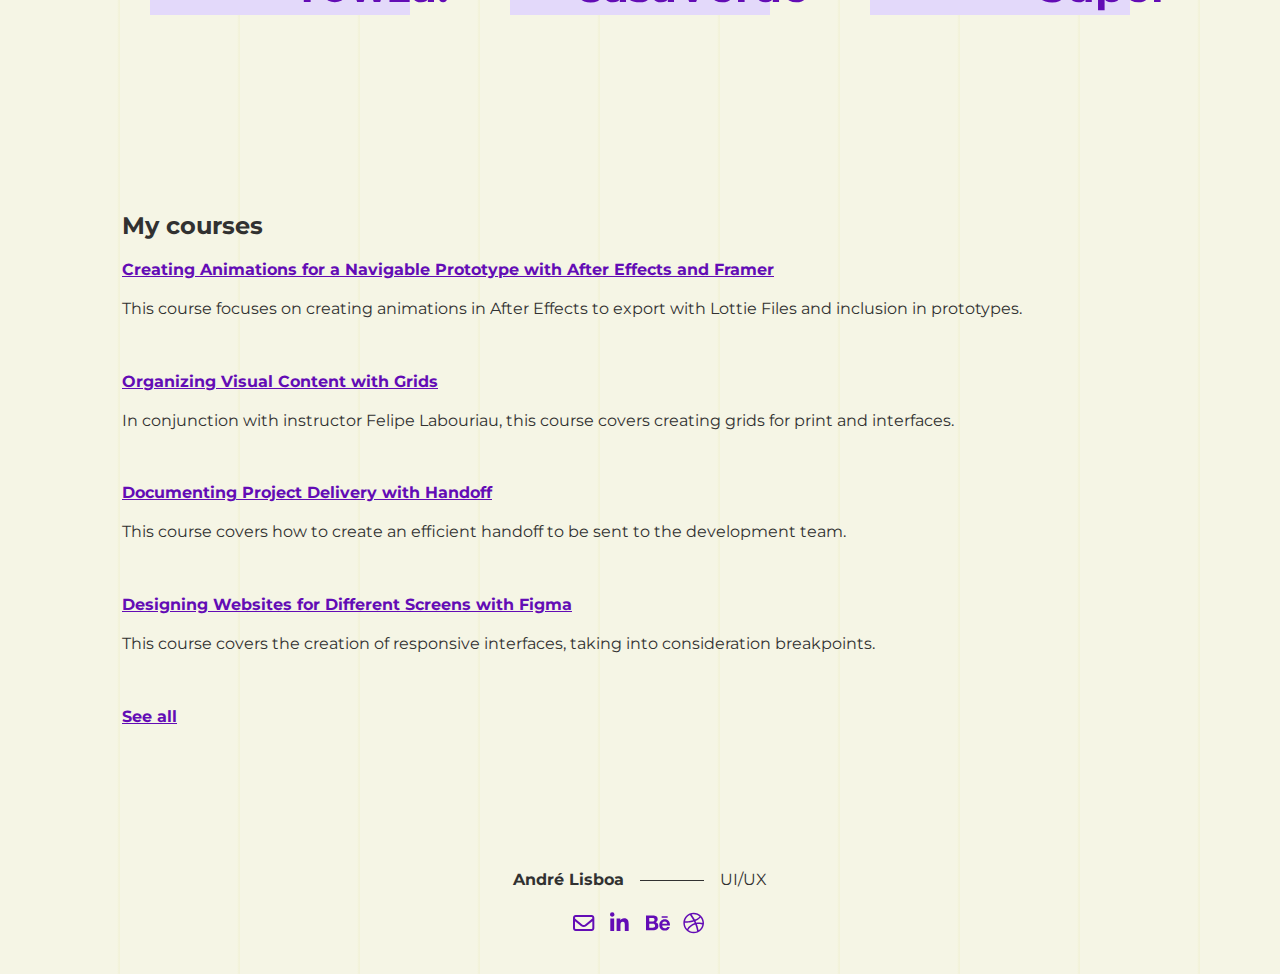
==== commit cde4ae6b: "Update en.html" ====
--- a/en.html
+++ b/en.html
@@ -86,15 +86,19 @@
 								</div>
 							</div>
 							<p class="hero__text">
-								<strong style="font-size: 1.5em;">Hello!</strong> My name is André Lisboa, and I have been working as a UI/UX designer since 2015. Over the years, I have collaborated with several companies focusing on digital products. I offer comprehensive UI design services, with a strong emphasis on design systems, development handoff, interface structuring, and visual design.
+								<strong style="font-size: 1.5em;">Hello!</strong> I’m André Lisboa, a UI/UX Designer with over 9 years of experience working on digital products. Since 2015, I’ve collaborated with various teams to create solutions that meet user needs while maintaining strong visual and functional design.
+<br><br>
+I specialize in interface design, design systems, and structuring workflows, with a focus on ensuring smooth handoff between design and development. My goal is to deliver designs that are both user-friendly and easy to implement.
 								<br><br>
-								In addition to my design work, I have been teaching UI/UX at  
+								In addition to my design work, I’ve been teaching UI/UX at 
 								<span class="item__curs">
 									<a data-img="img/gif-hero.gif" class="text__curs" data-fx="18" href="https://www.alura.com.br/" target="_blank">
 										Alura Online Courses
 									</a>
 								</span>
-								since 2018. I have launched 19 courses, which have been accessed by over 15,000 students in the past six months.
+								since 2018. I’ve launched 19 courses, reaching over 15,000 students in the past six months. These courses cover key topics such as UI Design with Figma, building design systems, creating microinteractions, and prototyping, helping students develop practical skills for real-world applications.
+								<br><br>
+								I’m excited to work with innovative teams to create interfaces that enhance user experience and drive business value.
 							</p>
 						</div>
 						<div class="grid3">
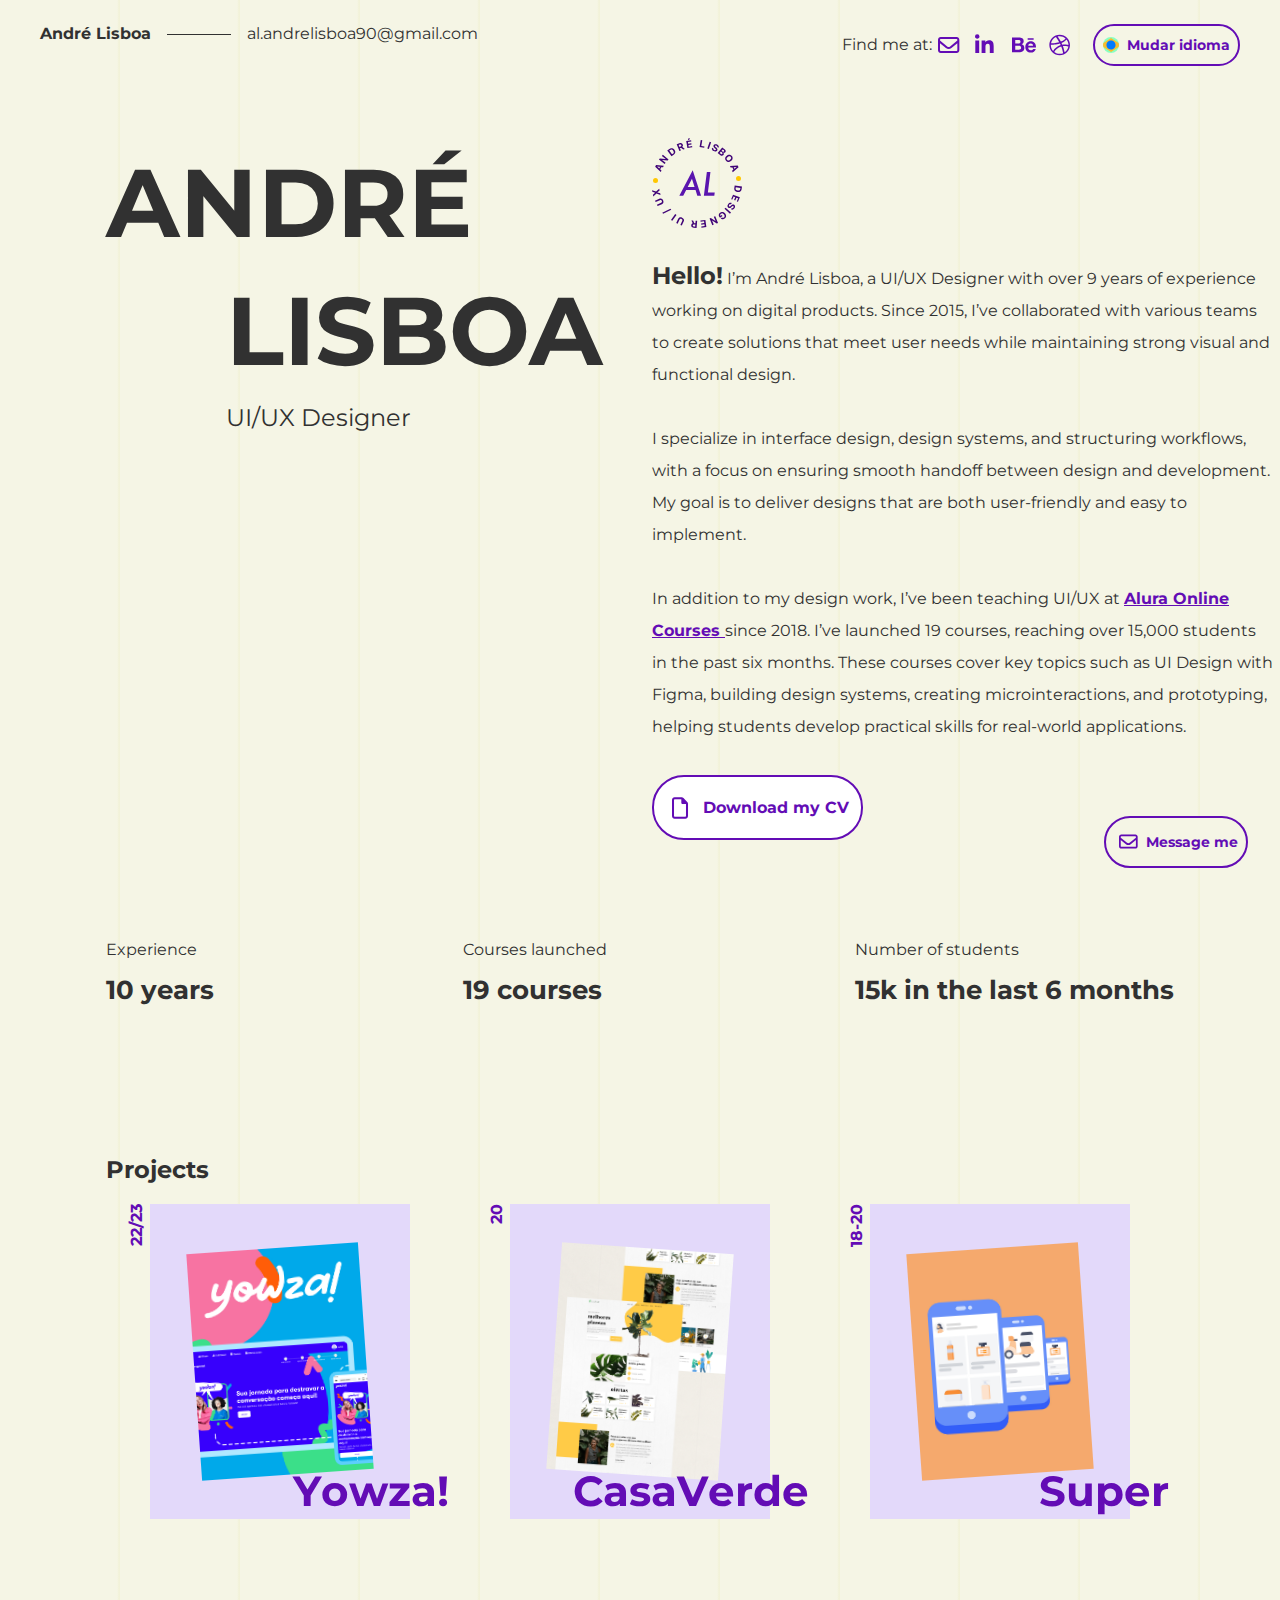
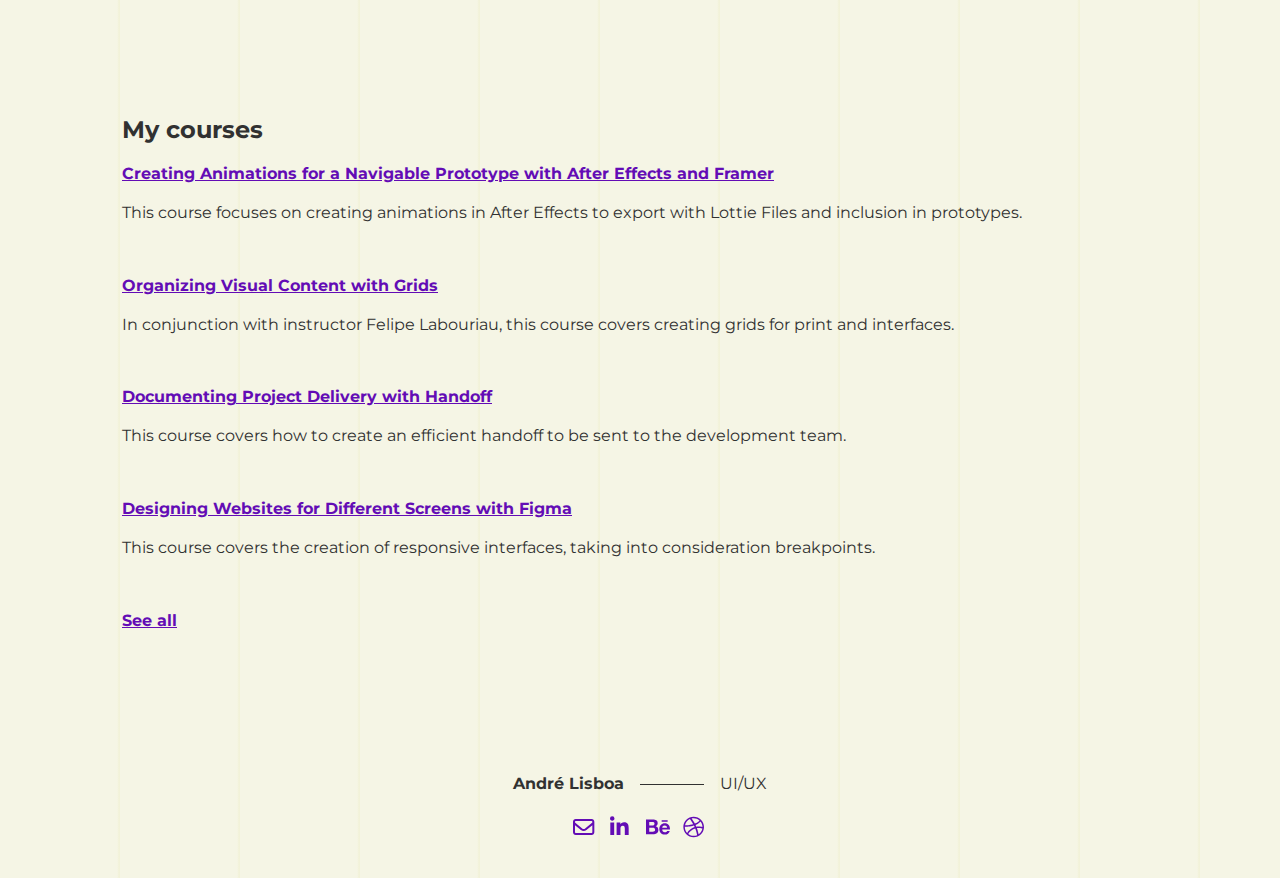
==== commit ce339b48: "Update en.html" ====
--- a/en.html
+++ b/en.html
@@ -97,8 +97,6 @@
 									</a>
 								</span>
 								since 2018. I’ve launched 19 courses, reaching over 15,000 students in the past six months. These courses cover key topics such as UI Design with Figma, building design systems, creating microinteractions, and prototyping, helping students develop practical skills for real-world applications.
-								<br><br>
-								I’m excited to work with innovative teams to create interfaces that enhance user experience and drive business value.
 							</p>
 						</div>
 						<div class="grid3">
@@ -116,7 +114,7 @@
 				<div class="grid5">
 					<div class="grid6 number__01">
 						<p>Experience</p>
-						<h1>8 years</h1>
+						<h1>10 years</h1>
 					</div>
 					<div class="grid6 number__02">
 						<p>Courses launched</p>
